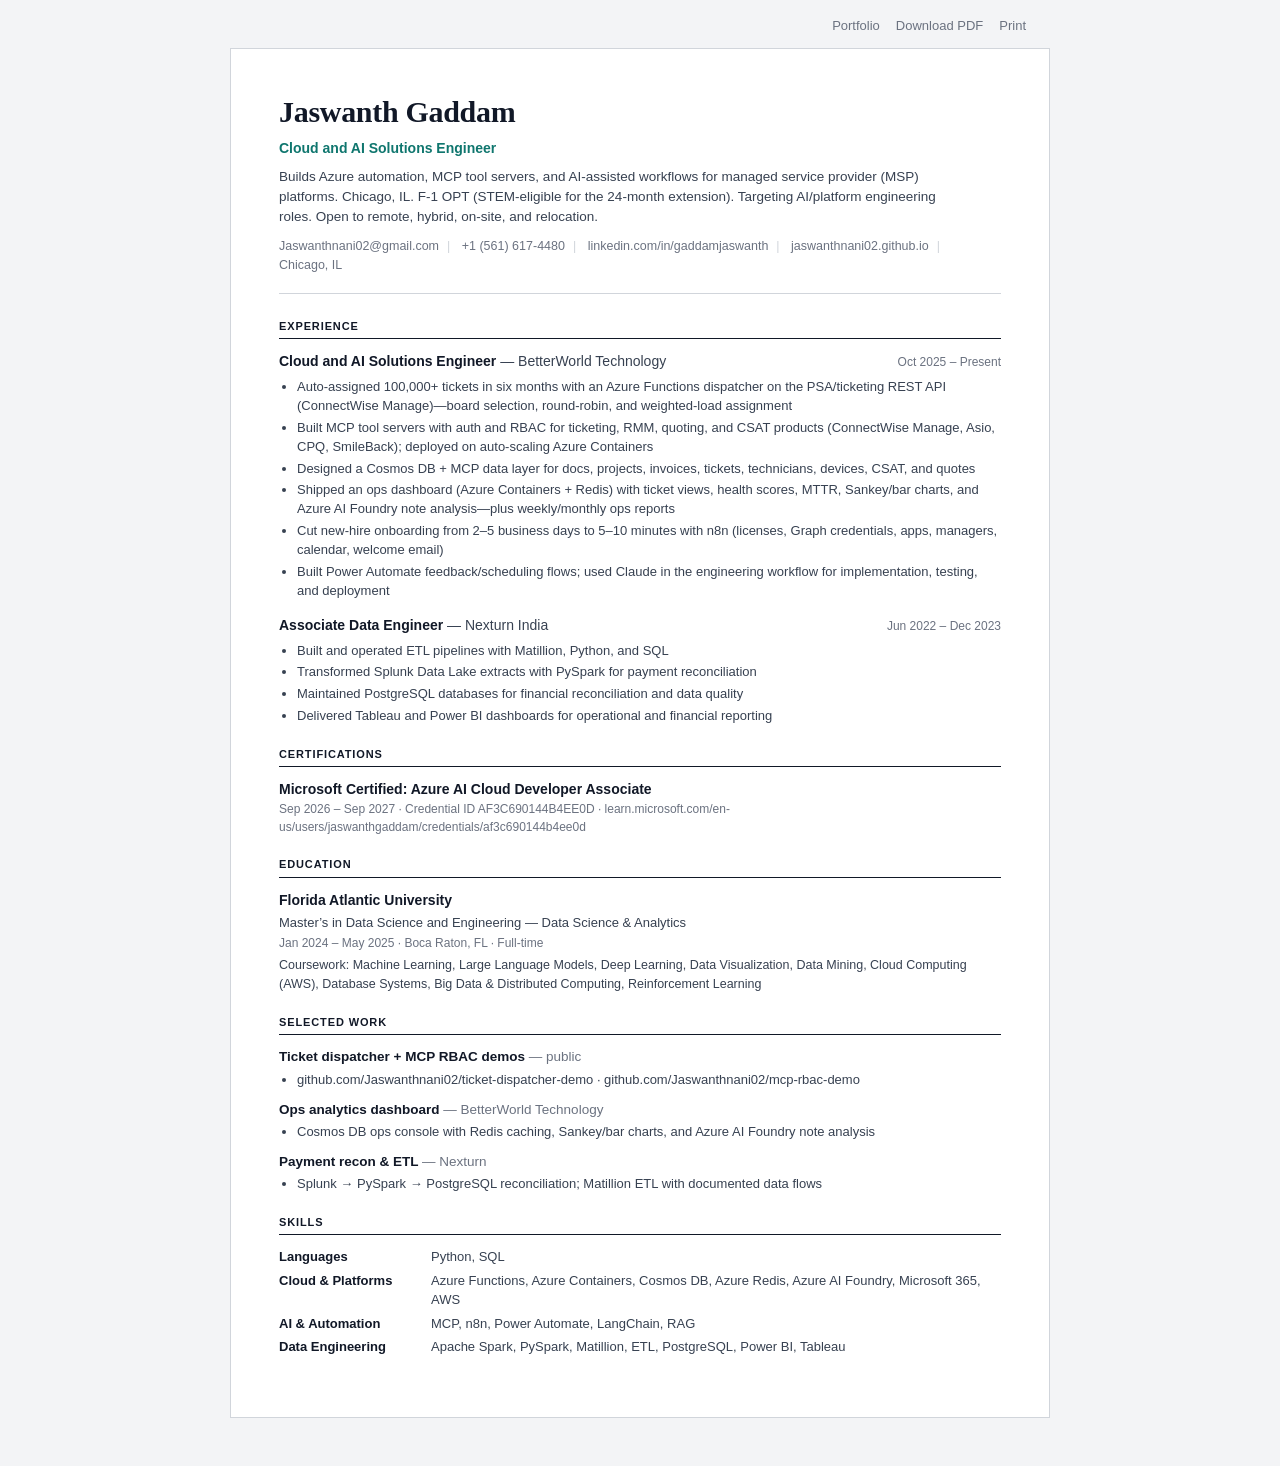
==== resume.html @ 00f398e8 "Add Certifications section with Microsoft Azure AI Cloud Developer Associate. Co-Authored-By: Claude" ====
<!DOCTYPE html>
<html lang="en">

<head>
    <meta charset="UTF-8">
    <title>Resume — Jaswanth Gaddam</title>
    <meta name="viewport" content="width=device-width, initial-scale=1.0">
    <style>
        :root {
            --ink: #111827;
            --body: #374151;
            --muted: #6b7280;
            --line: #d1d5db;
            --accent: #0f766e;
            --paper: #ffffff;
            --page: #f3f4f6;
            --font: Georgia, 'Times New Roman', Times, serif;
            --sans: Helvetica, Arial, sans-serif;
        }

        *, *::before, *::after { margin: 0; padding: 0; box-sizing: border-box; }

        body {
            font-family: var(--sans);
            background: var(--page);
            color: var(--body);
            line-height: 1.5;
            -webkit-font-smoothing: antialiased;
        }

        a { color: var(--ink); text-decoration: none; }
        a:hover { color: var(--accent); text-decoration: underline; }

        .topbar {
            max-width: 820px;
            margin: 0 auto;
            padding: 16px 24px 0;
            display: flex;
            justify-content: flex-end;
            gap: 16px;
            font-size: 13px;
        }

        .topbar a, .topbar button {
            font-family: var(--sans);
            font-size: 13px;
            color: var(--muted);
            background: none;
            border: none;
            cursor: pointer;
            padding: 0;
        }

        .topbar a:hover, .topbar button:hover { color: var(--accent); }

        .resume {
            max-width: 820px;
            margin: 12px auto 48px;
            padding: 40px 48px;
            background: var(--paper);
            border: 1px solid var(--line);
        }

        .name {
            font-family: var(--font);
            font-size: 30px;
            font-weight: 700;
            color: var(--ink);
            letter-spacing: -0.01em;
            margin-bottom: 4px;
        }

        .role {
            font-size: 14px;
            font-weight: 600;
            color: var(--accent);
            margin-bottom: 8px;
        }

        .summary {
            font-size: 13.5px;
            color: var(--body);
            margin-bottom: 10px;
            max-width: 660px;
        }

        .contact {
            font-size: 12.5px;
            color: var(--muted);
            margin-bottom: 24px;
            padding-bottom: 18px;
            border-bottom: 1px solid var(--line);
        }

        .contact span { white-space: nowrap; }
        .contact .sep { margin: 0 8px; color: var(--line); }

        .section { margin-bottom: 20px; }

        .section-title {
            font-size: 11px;
            font-weight: 700;
            letter-spacing: 0.08em;
            text-transform: uppercase;
            color: var(--ink);
            border-bottom: 1px solid var(--ink);
            padding-bottom: 4px;
            margin-bottom: 12px;
        }

        .job { margin-bottom: 14px; }

        .job-header {
            display: flex;
            justify-content: space-between;
            align-items: baseline;
            flex-wrap: wrap;
            gap: 4px 12px;
            margin-bottom: 6px;
        }

        .job-title {
            font-size: 14px;
            font-weight: 600;
            color: var(--ink);
        }

        .job-title .company { font-weight: 500; color: var(--body); }

        .job-date {
            font-size: 12px;
            color: var(--muted);
            white-space: nowrap;
        }

        .job ul, .project ul {
            list-style: disc;
            padding-left: 18px;
        }

        .job li, .project li {
            font-size: 13px;
            color: var(--body);
            margin-bottom: 3px;
            line-height: 1.45;
        }

        .edu-school {
            font-size: 14px;
            font-weight: 600;
            color: var(--ink);
        }

        .edu-degree {
            font-size: 13px;
            color: var(--body);
            margin: 2px 0;
        }

        .edu-date {
            font-size: 12px;
            color: var(--muted);
            margin-bottom: 4px;
        }

        .edu-courses {
            font-size: 12.5px;
            color: var(--body);
            line-height: 1.5;
        }

        .project { margin-bottom: 10px; }

        .project-name {
            font-size: 13.5px;
            font-weight: 600;
            color: var(--ink);
            margin-bottom: 3px;
        }

        .project-name .meta {
            font-weight: 500;
            color: var(--muted);
        }

        .skills-row {
            display: grid;
            grid-template-columns: 140px 1fr;
            gap: 2px 12px;
            margin-bottom: 4px;
            font-size: 13px;
        }

        .skills-label {
            font-weight: 600;
            color: var(--ink);
        }

        .skills-value { color: var(--body); }

        @media (max-width: 700px) {
            .resume { margin: 8px 12px 32px; padding: 28px 20px; }
            .skills-row { grid-template-columns: 1fr; }
            .contact .sep { display: none; }
            .contact span { display: block; margin-bottom: 4px; }
        }

        @media print {
            @page { size: letter; margin: 0.55in; }
            body { background: #fff; }
            .topbar { display: none !important; }
            .resume {
                margin: 0;
                padding: 0;
                border: none;
                max-width: none;
            }
            .job, .project { break-inside: avoid; }
            a { color: var(--ink); text-decoration: none; }
        }
    </style>
</head>

<body>
    <div class="topbar">
        <a href="index.html">Portfolio</a>
        <a href="Jaswanth-Gaddam-Resume.pdf" download>Download PDF</a>
        <button type="button" onclick="window.print()">Print</button>
    </div>

    <main class="resume">
        <header>
            <h1 class="name">Jaswanth Gaddam</h1>
            <p class="role">Cloud and AI Solutions Engineer</p>
            <p class="summary">
                Builds Azure automation, MCP tool servers, and AI-assisted workflows for managed service provider (MSP) platforms.
                Chicago, IL. F-1 OPT (STEM-eligible for the 24-month extension). Targeting AI/platform engineering roles.
                Open to remote, hybrid, on-site, and relocation.
            </p>
            <p class="contact">
                <span>Jaswanthnani02@gmail.com</span><span class="sep">|</span>
                <span>+1 (561) 617-4480</span><span class="sep">|</span>
                <span>linkedin.com/in/gaddamjaswanth</span><span class="sep">|</span>
                <span>jaswanthnani02.github.io</span><span class="sep">|</span>
                <span>Chicago, IL</span>
            </p>
        </header>

        <section class="section">
            <h2 class="section-title">Experience</h2>

            <div class="job">
                <div class="job-header">
                    <div class="job-title">Cloud and AI Solutions Engineer <span class="company">— BetterWorld Technology</span></div>
                    <div class="job-date">Oct 2025 – Present</div>
                </div>
                <ul>
                    <li>Auto-assigned 100,000+ tickets in six months with an Azure Functions dispatcher on the PSA/ticketing REST API (ConnectWise Manage)—board selection, round-robin, and weighted-load assignment</li>
                    <li>Built MCP tool servers with auth and RBAC for ticketing, RMM, quoting, and CSAT products (ConnectWise Manage, Asio, CPQ, SmileBack); deployed on auto-scaling Azure Containers</li>
                    <li>Designed a Cosmos DB + MCP data layer for docs, projects, invoices, tickets, technicians, devices, CSAT, and quotes</li>
                    <li>Shipped an ops dashboard (Azure Containers + Redis) with ticket views, health scores, MTTR, Sankey/bar charts, and Azure AI Foundry note analysis—plus weekly/monthly ops reports</li>
                    <li>Cut new-hire onboarding from 2–5 business days to 5–10 minutes with n8n (licenses, Graph credentials, apps, managers, calendar, welcome email)</li>
                    <li>Built Power Automate feedback/scheduling flows; used Claude in the engineering workflow for implementation, testing, and deployment</li>
                </ul>
            </div>

            <div class="job">
                <div class="job-header">
                    <div class="job-title">Associate Data Engineer <span class="company">— Nexturn India</span></div>
                    <div class="job-date">Jun 2022 – Dec 2023</div>
                </div>
                <ul>
                    <li>Built and operated ETL pipelines with Matillion, Python, and SQL</li>
                    <li>Transformed Splunk Data Lake extracts with PySpark for payment reconciliation</li>
                    <li>Maintained PostgreSQL databases for financial reconciliation and data quality</li>
                    <li>Delivered Tableau and Power BI dashboards for operational and financial reporting</li>
                </ul>
            </div>
        </section>

        <section class="section">
            <h2 class="section-title">Certifications</h2>
            <div class="edu-school">Microsoft Certified: Azure AI Cloud Developer Associate</div>
            <div class="edu-date">Sep 2026 – Sep 2027 · Credential ID AF3C690144B4EE0D · learn.microsoft.com/en-us/users/jaswanthgaddam/credentials/af3c690144b4ee0d</div>
        </section>

        <section class="section">
            <h2 class="section-title">Education</h2>
            <div class="edu-school">Florida Atlantic University</div>
            <div class="edu-degree">Master’s in Data Science and Engineering — Data Science &amp; Analytics</div>
            <div class="edu-date">Jan 2024 – May 2025 · Boca Raton, FL · Full-time</div>
            <p class="edu-courses">
                Coursework: Machine Learning, Large Language Models, Deep Learning, Data Visualization,
                Data Mining, Cloud Computing (AWS), Database Systems, Big Data &amp; Distributed Computing,
                Reinforcement Learning
            </p>
        </section>

        <section class="section">
            <h2 class="section-title">Selected Work</h2>
            <div class="project">
                <div class="project-name">Ticket dispatcher + MCP RBAC demos <span class="meta">— public</span></div>
                <ul>
                    <li>github.com/Jaswanthnani02/ticket-dispatcher-demo · github.com/Jaswanthnani02/mcp-rbac-demo</li>
                </ul>
            </div>
            <div class="project">
                <div class="project-name">Ops analytics dashboard <span class="meta">— BetterWorld Technology</span></div>
                <ul>
                    <li>Cosmos DB ops console with Redis caching, Sankey/bar charts, and Azure AI Foundry note analysis</li>
                </ul>
            </div>
            <div class="project">
                <div class="project-name">Payment recon &amp; ETL <span class="meta">— Nexturn</span></div>
                <ul>
                    <li>Splunk → PySpark → PostgreSQL reconciliation; Matillion ETL with documented data flows</li>
                </ul>
            </div>
        </section>

        <section class="section">
            <h2 class="section-title">Skills</h2>
            <div class="skills-row">
                <div class="skills-label">Languages</div>
                <div class="skills-value">Python, SQL</div>
            </div>
            <div class="skills-row">
                <div class="skills-label">Cloud &amp; Platforms</div>
                <div class="skills-value">Azure Functions, Azure Containers, Cosmos DB, Azure Redis, Azure AI Foundry, Microsoft 365, AWS</div>
            </div>
            <div class="skills-row">
                <div class="skills-label">AI &amp; Automation</div>
                <div class="skills-value">MCP, n8n, Power Automate, LangChain, RAG</div>
            </div>
            <div class="skills-row">
                <div class="skills-label">Data Engineering</div>
                <div class="skills-value">Apache Spark, PySpark, Matillion, ETL, PostgreSQL, Power BI, Tableau</div>
            </div>
        </section>
    </main>
</body>

</html>
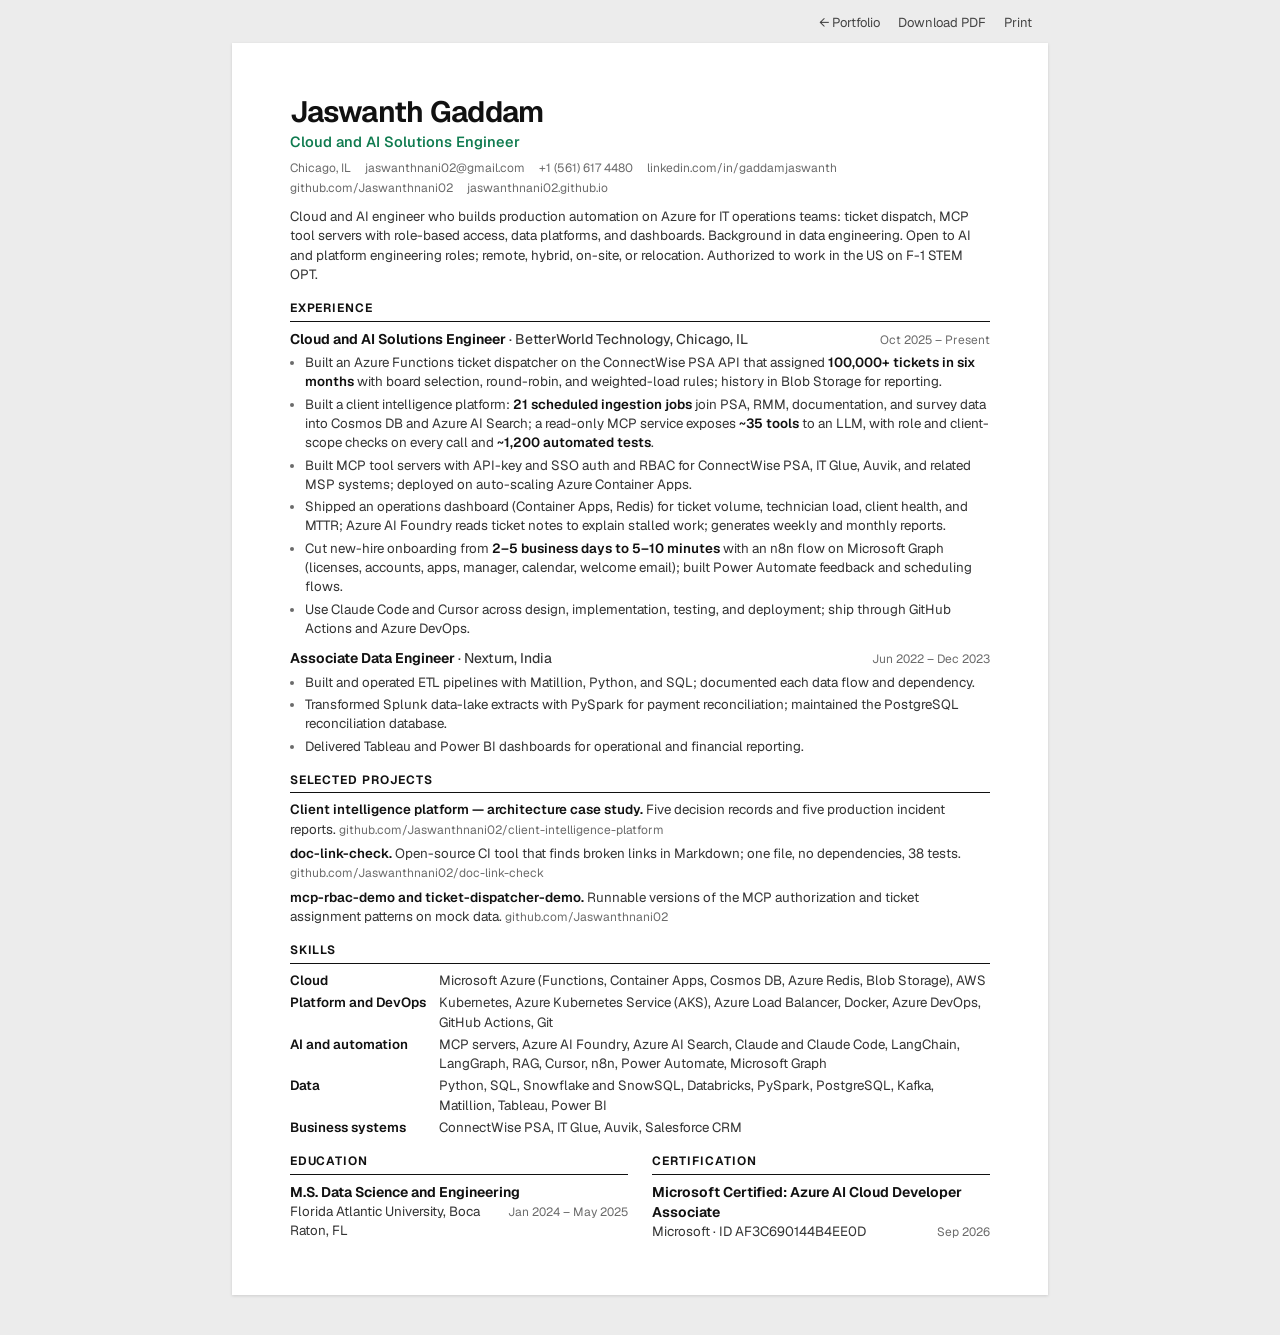
==== commit b486d00d: "Make the site a standard portfolio and rebuild the resume. Portfolio: - Remove the app-like parts: s" ====
--- a/resume.html
+++ b/resume.html
@@ -1,343 +1,149 @@
 <!DOCTYPE html>
 <html lang="en">
+<head>
+<meta charset="UTF-8">
+<meta name="viewport" content="width=device-width, initial-scale=1">
+<title>Jaswanth Gaddam — Resume</title>
+<meta name="description" content="Resume of Jaswanth Gaddam, Cloud and AI Solutions Engineer in Chicago.">
+<link rel="icon" href="data:image/svg+xml,%3Csvg xmlns='http://www.w3.org/2000/svg' viewBox='0 0 32 32'%3E%3Crect width='32' height='32' rx='7' fill='%23191919'/%3E%3Ctext x='16' y='21.5' font-family='Helvetica,Arial,sans-serif' font-size='14' font-weight='600' fill='%23eeeeee' text-anchor='middle'%3EJG%3C/text%3E%3C/svg%3E">
+<style>
+  @font-face { font-family: 'Geist'; src: url('fonts/Geist-Variable.woff2') format('woff2'); font-weight: 100 900; font-display: swap; }
+  :root {
+    --ink: #111111; --body: #333333; --muted: #6b6b6b; --line: #dddddd; --accent: #0f7b4f;
+    --sans: 'Geist', -apple-system, 'Segoe UI', Helvetica, Arial, sans-serif;
+  }
+  *, *::before, *::after { box-sizing: border-box; }
+  html { -webkit-text-size-adjust: 100%; }
+  body { margin: 0; background: #ececec; color: var(--body); font: 10pt/1.45 var(--sans); -webkit-font-smoothing: antialiased; }
+  a { color: inherit; text-decoration: none; }
+  a:hover { color: var(--accent); }
+  .bar { max-width: 8.5in; margin: 0 auto; padding: 14px 16px 0; display: flex; justify-content: flex-end; gap: 18px; font-size: 13px; }
+  .bar a, .bar button { color: #444; background: none; border: 0; padding: 0; font: inherit; cursor: pointer; }
+  .bar a:hover, .bar button:hover { color: var(--accent); }
+  .page { max-width: 8.5in; margin: 10px auto 40px; padding: 0.55in 0.6in; background: #fff; box-shadow: 0 1px 3px #0002; }
 
-<head>
-    <meta charset="UTF-8">
-    <title>Resume — Jaswanth Gaddam</title>
-    <meta name="viewport" content="width=device-width, initial-scale=1.0">
-    <style>
-        :root {
-            --ink: #111827;
-            --body: #374151;
-            --muted: #6b7280;
-            --line: #d1d5db;
-            --accent: #0f766e;
-            --paper: #ffffff;
-            --page: #f3f4f6;
-            --font: Georgia, 'Times New Roman', Times, serif;
-            --sans: Helvetica, Arial, sans-serif;
-        }
+  header h1 { margin: 0; font-size: 22pt; line-height: 1.1; font-weight: 650; color: var(--ink); letter-spacing: -0.02em; }
+  .title { margin: 3px 0 8px; font-size: 11pt; font-weight: 550; color: var(--accent); }
+  .contact { margin: 0; display: flex; flex-wrap: wrap; gap: 2px 14px; font-size: 9pt; color: var(--muted); }
+  .summary { margin: 10px 0 0; color: var(--body); }
 
-        *, *::before, *::after { margin: 0; padding: 0; box-sizing: border-box; }
+  h2 { margin: 16px 0 7px; padding-bottom: 3px; font-size: 9pt; font-weight: 650; letter-spacing: 0.08em; text-transform: uppercase; color: var(--ink); border-bottom: 1.25px solid var(--ink); }
+  .row { display: flex; justify-content: space-between; align-items: baseline; gap: 12px; }
+  .role { font-weight: 650; color: var(--ink); font-size: 10.5pt; }
+  .org { font-weight: 450; color: var(--body); }
+  .date { white-space: nowrap; color: var(--muted); font-size: 9pt; font-variant-numeric: tabular-nums; }
+  ul { margin: 4px 0 0; padding-left: 15px; }
+  li { margin: 0 0 3px; }
+  li::marker { color: var(--muted); }
+  b { color: var(--ink); font-weight: 600; }
+  .job + .job { margin-top: 10px; }
+  .proj { margin: 0 0 5px; }
+  .proj .name { font-weight: 600; color: var(--ink); }
+  .proj .url { color: var(--muted); font-size: 9pt; }
+  .skills { margin: 0; display: grid; grid-template-columns: 1.45in 1fr; gap: 3px 10px; }
+  .skills dt { font-weight: 600; color: var(--ink); }
+  .skills dd { margin: 0; }
+  .two { display: grid; grid-template-columns: 1fr 1fr; gap: 0 24px; }
+  .muted { color: var(--muted); font-size: 9pt; }
+  .nowrap { white-space: nowrap; }
 
-        body {
-            font-family: var(--sans);
-            background: var(--page);
-            color: var(--body);
-            line-height: 1.5;
-            -webkit-font-smoothing: antialiased;
-        }
+  @media (max-width: 700px) {
+    body { font-size: 15px; background: #fff; }
+    .page { padding: 20px 16px; margin: 0; box-shadow: none; }
+    .row { flex-direction: column; gap: 0; }
+    .skills, .two { grid-template-columns: 1fr; }
+    .skills dt { margin-top: 6px; }
+  }
+  @page { size: letter; margin: 0; }
+  @media print {
+    /* Standard fonts embed as TrueType, which applicant tracking systems read reliably. */
+    :root { --sans: Arial, 'Liberation Sans', Helvetica, sans-serif; }
+    body { background: #fff; font-size: 9.5pt; line-height: 1.34; }
+    .page { padding: 0.4in 0.55in 0.25in; }
+    header h1 { font-size: 20pt; }
+    h2 { margin: 12px 0 5px; }
+    li { margin-bottom: 2px; }
+    .job + .job { margin-top: 7px; }
+    .bar { display: none; }
+    .page { margin: 0; box-shadow: none; max-width: none; }
+  }
+</style>
+</head>
+<body>
+<nav class="bar" aria-label="Resume actions">
+  <a href="index.html">← Portfolio</a>
+  <a href="Jaswanth-Gaddam-Resume.pdf" download>Download PDF</a>
+  <button type="button" onclick="window.print()">Print</button>
+</nav>
 
-        a { color: var(--ink); text-decoration: none; }
-        a:hover { color: var(--accent); text-decoration: underline; }
+<main class="page">
+  <header>
+    <h1>Jaswanth Gaddam</h1>
+    <p class="title">Cloud and AI Solutions Engineer</p>
+    <p class="contact">
+      <span>Chicago, IL</span>
+      <a href="mailto:jaswanthnani02@gmail.com">jaswanthnani02@gmail.com</a>
+      <a class="nowrap" href="tel:+15616174480">+1&nbsp;(561)&nbsp;617&nbsp;4480</a>
+      <a href="https://www.linkedin.com/in/gaddamjaswanth/">linkedin.com/in/gaddamjaswanth</a>
+      <a href="https://github.com/Jaswanthnani02">github.com/Jaswanthnani02</a>
+      <a href="https://jaswanthnani02.github.io/">jaswanthnani02.github.io</a>
+    </p>
+    <p class="summary">Cloud and AI engineer who builds production automation on Azure for IT operations teams: ticket dispatch, MCP tool servers with role-based access, data platforms, and dashboards. Background in data engineering. Open to AI and platform engineering roles; remote, hybrid, on-site, or relocation. Authorized to work in the US on F-1 STEM OPT.</p>
+  </header>
 
-        .topbar {
-            max-width: 820px;
-            margin: 0 auto;
-            padding: 16px 24px 0;
-            display: flex;
-            justify-content: flex-end;
-            gap: 16px;
-            font-size: 13px;
-        }
+  <section>
+    <h2>Experience</h2>
+    <div class="job">
+      <div class="row"><span class="role">Cloud and AI Solutions Engineer <span class="org">· BetterWorld Technology, Chicago, IL</span></span><span class="date">Oct 2025 – Present</span></div>
+      <ul>
+        <li>Built an Azure Functions ticket dispatcher on the ConnectWise PSA API that assigned <b>100,000+ tickets in six months</b> with board selection, round-robin, and weighted-load rules; history in Blob Storage for reporting.</li>
+        <li>Built a client intelligence platform: <b>21 scheduled ingestion jobs</b> join PSA, RMM, documentation, and survey data into Cosmos DB and Azure AI Search; a read-only MCP service exposes <b>~35 tools</b> to an LLM, with role and client-scope checks on every call and <b>~1,200 automated tests</b>.</li>
+        <li>Built MCP tool servers with API-key and SSO auth and RBAC for ConnectWise PSA, IT Glue, Auvik, and related MSP systems; deployed on auto-scaling Azure Container Apps.</li>
+        <li>Shipped an operations dashboard (Container Apps, Redis) for ticket volume, technician load, client health, and MTTR; Azure AI Foundry reads ticket notes to explain stalled work; generates weekly and monthly reports.</li>
+        <li>Cut new-hire onboarding from <b>2–5 business days to 5–10 minutes</b> with an n8n flow on Microsoft Graph (licenses, accounts, apps, manager, calendar, welcome email); built Power Automate feedback and scheduling flows.</li>
+        <li>Use Claude Code and Cursor across design, implementation, testing, and deployment; ship through GitHub Actions and Azure DevOps.</li>
+      </ul>
+    </div>
+    <div class="job">
+      <div class="row"><span class="role">Associate Data Engineer <span class="org">· Nexturn, India</span></span><span class="date">Jun 2022 – Dec 2023</span></div>
+      <ul>
+        <li>Built and operated ETL pipelines with Matillion, Python, and SQL; documented each data flow and dependency.</li>
+        <li>Transformed Splunk data-lake extracts with PySpark for payment reconciliation; maintained the PostgreSQL reconciliation database.</li>
+        <li>Delivered Tableau and Power BI dashboards for operational and financial reporting.</li>
+      </ul>
+    </div>
+  </section>
 
-        .topbar a, .topbar button {
-            font-family: var(--sans);
-            font-size: 13px;
-            color: var(--muted);
-            background: none;
-            border: none;
-            cursor: pointer;
-            padding: 0;
-        }
+  <section>
+    <h2>Selected projects</h2>
+    <p class="proj"><span class="name">Client intelligence platform — architecture case study.</span> Five decision records and five production incident reports. <span class="url">github.com/Jaswanthnani02/client-intelligence-platform</span></p>
+    <p class="proj"><span class="name">doc-link-check.</span> Open-source CI tool that finds broken links in Markdown; one file, no dependencies, 38 tests. <span class="url">github.com/Jaswanthnani02/doc-link-check</span></p>
+    <p class="proj"><span class="name">mcp-rbac-demo and ticket-dispatcher-demo.</span> Runnable versions of the MCP authorization and ticket assignment patterns on mock data. <span class="url">github.com/Jaswanthnani02</span></p>
+  </section>
 
-        .topbar a:hover, .topbar button:hover { color: var(--accent); }
+  <section>
+    <h2>Skills</h2>
+    <dl class="skills">
+      <dt>Cloud</dt><dd>Microsoft Azure (Functions, Container Apps, Cosmos DB, Azure Redis, Blob Storage), AWS</dd>
+      <dt>Platform and DevOps</dt><dd>Kubernetes, Azure Kubernetes Service (AKS), Azure Load Balancer, Docker, Azure DevOps, GitHub Actions, Git</dd>
+      <dt>AI and automation</dt><dd>MCP servers, Azure AI Foundry, Azure AI Search, Claude and Claude Code, LangChain, LangGraph, RAG, Cursor, n8n, Power Automate, Microsoft Graph</dd>
+      <dt>Data</dt><dd>Python, SQL, Snowflake and SnowSQL, Databricks, PySpark, PostgreSQL, Kafka, Matillion, Tableau, Power BI</dd>
+      <dt>Business systems</dt><dd>ConnectWise PSA, IT Glue, Auvik, Salesforce CRM</dd>
+    </dl>
+  </section>
 
-        .resume {
-            max-width: 820px;
-            margin: 12px auto 48px;
-            padding: 40px 48px;
-            background: var(--paper);
-            border: 1px solid var(--line);
-        }
-
-        .name {
-            font-family: var(--font);
-            font-size: 30px;
-            font-weight: 700;
-            color: var(--ink);
-            letter-spacing: -0.01em;
-            margin-bottom: 4px;
-        }
-
-        .role {
-            font-size: 14px;
-            font-weight: 600;
-            color: var(--accent);
-            margin-bottom: 8px;
-        }
-
-        .summary {
-            font-size: 13.5px;
-            color: var(--body);
-            margin-bottom: 10px;
-            max-width: 660px;
-        }
-
-        .contact {
-            font-size: 12.5px;
-            color: var(--muted);
-            margin-bottom: 24px;
-            padding-bottom: 18px;
-            border-bottom: 1px solid var(--line);
-        }
-
-        .contact span { white-space: nowrap; }
-        .contact .sep { margin: 0 8px; color: var(--line); }
-
-        .section { margin-bottom: 20px; }
-
-        .section-title {
-            font-size: 11px;
-            font-weight: 700;
-            letter-spacing: 0.08em;
-            text-transform: uppercase;
-            color: var(--ink);
-            border-bottom: 1px solid var(--ink);
-            padding-bottom: 4px;
-            margin-bottom: 12px;
-        }
-
-        .job { margin-bottom: 14px; }
-
-        .job-header {
-            display: flex;
-            justify-content: space-between;
-            align-items: baseline;
-            flex-wrap: wrap;
-            gap: 4px 12px;
-            margin-bottom: 6px;
-        }
-
-        .job-title {
-            font-size: 14px;
-            font-weight: 600;
-            color: var(--ink);
-        }
-
-        .job-title .company { font-weight: 500; color: var(--body); }
-
-        .job-date {
-            font-size: 12px;
-            color: var(--muted);
-            white-space: nowrap;
-        }
-
-        .job ul, .project ul {
-            list-style: disc;
-            padding-left: 18px;
-        }
-
-        .job li, .project li {
-            font-size: 13px;
-            color: var(--body);
-            margin-bottom: 3px;
-            line-height: 1.45;
-        }
-
-        .edu-school {
-            font-size: 14px;
-            font-weight: 600;
-            color: var(--ink);
-        }
-
-        .edu-degree {
-            font-size: 13px;
-            color: var(--body);
-            margin: 2px 0;
-        }
-
-        .edu-date {
-            font-size: 12px;
-            color: var(--muted);
-            margin-bottom: 4px;
-        }
-
-        .edu-courses {
-            font-size: 12.5px;
-            color: var(--body);
-            line-height: 1.5;
-        }
-
-        .project { margin-bottom: 10px; }
-
-        .project-name {
-            font-size: 13.5px;
-            font-weight: 600;
-            color: var(--ink);
-            margin-bottom: 3px;
-        }
-
-        .project-name .meta {
-            font-weight: 500;
-            color: var(--muted);
-        }
-
-        .skills-row {
-            display: grid;
-            grid-template-columns: 140px 1fr;
-            gap: 2px 12px;
-            margin-bottom: 4px;
-            font-size: 13px;
-        }
-
-        .skills-label {
-            font-weight: 600;
-            color: var(--ink);
-        }
-
-        .skills-value { color: var(--body); }
-
-        @media (max-width: 700px) {
-            .resume { margin: 8px 12px 32px; padding: 28px 20px; }
-            .skills-row { grid-template-columns: 1fr; }
-            .contact .sep { display: none; }
-            .contact span { display: block; margin-bottom: 4px; }
-        }
-
-        @media print {
-            @page { size: letter; margin: 0.55in; }
-            body { background: #fff; }
-            .topbar { display: none !important; }
-            .resume {
-                margin: 0;
-                padding: 0;
-                border: none;
-                max-width: none;
-            }
-            .job, .project { break-inside: avoid; }
-            a { color: var(--ink); text-decoration: none; }
-        }
-    </style>
-</head>
-
-<body>
-    <div class="topbar">
-        <a href="index.html">Portfolio</a>
-        <a href="Jaswanth-Gaddam-Resume.pdf" download>Download PDF</a>
-        <button type="button" onclick="window.print()">Print</button>
-    </div>
-
-    <main class="resume">
-        <header>
-            <h1 class="name">Jaswanth Gaddam</h1>
-            <p class="role">Cloud and AI Solutions Engineer</p>
-            <p class="summary">
-                Builds Azure automation, MCP tool servers, and AI-assisted workflows for managed service provider (MSP) platforms.
-                Chicago, IL. F-1 OPT (STEM-eligible for the 24-month extension). Targeting AI/platform engineering roles.
-                Open to remote, hybrid, on-site, and relocation.
-            </p>
-            <p class="contact">
-                <span>Jaswanthnani02@gmail.com</span><span class="sep">|</span>
-                <span>+1 (561) 617-4480</span><span class="sep">|</span>
-                <span>linkedin.com/in/gaddamjaswanth</span><span class="sep">|</span>
-                <span>jaswanthnani02.github.io</span><span class="sep">|</span>
-                <span>Chicago, IL</span>
-            </p>
-        </header>
-
-        <section class="section">
-            <h2 class="section-title">Experience</h2>
-
-            <div class="job">
-                <div class="job-header">
-                    <div class="job-title">Cloud and AI Solutions Engineer <span class="company">— BetterWorld Technology</span></div>
-                    <div class="job-date">Oct 2025 – Present</div>
-                </div>
-                <ul>
-                    <li>Auto-assigned 100,000+ tickets in six months with an Azure Functions dispatcher on the PSA/ticketing REST API (ConnectWise Manage)—board selection, round-robin, and weighted-load assignment</li>
-                    <li>Built MCP tool servers with auth and RBAC for ticketing, RMM, quoting, and CSAT products (ConnectWise Manage, Asio, CPQ, SmileBack); deployed on auto-scaling Azure Containers</li>
-                    <li>Designed a Cosmos DB + MCP data layer for docs, projects, invoices, tickets, technicians, devices, CSAT, and quotes</li>
-                    <li>Shipped an ops dashboard (Azure Containers + Redis) with ticket views, health scores, MTTR, Sankey/bar charts, and Azure AI Foundry note analysis—plus weekly/monthly ops reports</li>
-                    <li>Cut new-hire onboarding from 2–5 business days to 5–10 minutes with n8n (licenses, Graph credentials, apps, managers, calendar, welcome email)</li>
-                    <li>Built Power Automate feedback/scheduling flows; used Claude in the engineering workflow for implementation, testing, and deployment</li>
-                </ul>
-            </div>
-
-            <div class="job">
-                <div class="job-header">
-                    <div class="job-title">Associate Data Engineer <span class="company">— Nexturn India</span></div>
-                    <div class="job-date">Jun 2022 – Dec 2023</div>
-                </div>
-                <ul>
-                    <li>Built and operated ETL pipelines with Matillion, Python, and SQL</li>
-                    <li>Transformed Splunk Data Lake extracts with PySpark for payment reconciliation</li>
-                    <li>Maintained PostgreSQL databases for financial reconciliation and data quality</li>
-                    <li>Delivered Tableau and Power BI dashboards for operational and financial reporting</li>
-                </ul>
-            </div>
-        </section>
-
-        <section class="section">
-            <h2 class="section-title">Certifications</h2>
-            <div class="edu-school">Microsoft Certified: Azure AI Cloud Developer Associate</div>
-            <div class="edu-date">Sep 2026 – Sep 2027 · Credential ID AF3C690144B4EE0D · learn.microsoft.com/en-us/users/jaswanthgaddam/credentials/af3c690144b4ee0d</div>
-        </section>
-
-        <section class="section">
-            <h2 class="section-title">Education</h2>
-            <div class="edu-school">Florida Atlantic University</div>
-            <div class="edu-degree">Master’s in Data Science and Engineering — Data Science &amp; Analytics</div>
-            <div class="edu-date">Jan 2024 – May 2025 · Boca Raton, FL · Full-time</div>
-            <p class="edu-courses">
-                Coursework: Machine Learning, Large Language Models, Deep Learning, Data Visualization,
-                Data Mining, Cloud Computing (AWS), Database Systems, Big Data &amp; Distributed Computing,
-                Reinforcement Learning
-            </p>
-        </section>
-
-        <section class="section">
-            <h2 class="section-title">Selected Work</h2>
-            <div class="project">
-                <div class="project-name">Ticket dispatcher + MCP RBAC demos <span class="meta">— public</span></div>
-                <ul>
-                    <li>github.com/Jaswanthnani02/ticket-dispatcher-demo · github.com/Jaswanthnani02/mcp-rbac-demo</li>
-                </ul>
-            </div>
-            <div class="project">
-                <div class="project-name">Ops analytics dashboard <span class="meta">— BetterWorld Technology</span></div>
-                <ul>
-                    <li>Cosmos DB ops console with Redis caching, Sankey/bar charts, and Azure AI Foundry note analysis</li>
-                </ul>
-            </div>
-            <div class="project">
-                <div class="project-name">Payment recon &amp; ETL <span class="meta">— Nexturn</span></div>
-                <ul>
-                    <li>Splunk → PySpark → PostgreSQL reconciliation; Matillion ETL with documented data flows</li>
-                </ul>
-            </div>
-        </section>
-
-        <section class="section">
-            <h2 class="section-title">Skills</h2>
-            <div class="skills-row">
-                <div class="skills-label">Languages</div>
-                <div class="skills-value">Python, SQL</div>
-            </div>
-            <div class="skills-row">
-                <div class="skills-label">Cloud &amp; Platforms</div>
-                <div class="skills-value">Azure Functions, Azure Containers, Cosmos DB, Azure Redis, Azure AI Foundry, Microsoft 365, AWS</div>
-            </div>
-            <div class="skills-row">
-                <div class="skills-label">AI &amp; Automation</div>
-                <div class="skills-value">MCP, n8n, Power Automate, LangChain, RAG</div>
-            </div>
-            <div class="skills-row">
-                <div class="skills-label">Data Engineering</div>
-                <div class="skills-value">Apache Spark, PySpark, Matillion, ETL, PostgreSQL, Power BI, Tableau</div>
-            </div>
-        </section>
-    </main>
+  <div class="two">
+    <section>
+      <h2>Education</h2>
+      <div class="row"><span class="role">M.S. Data Science and Engineering</span></div>
+      <div class="row"><span>Florida Atlantic University, Boca Raton, FL</span><span class="date">Jan 2024 – May 2025</span></div>
+    </section>
+    <section>
+      <h2>Certification</h2>
+      <div class="row"><span class="role">Microsoft Certified: Azure AI Cloud Developer Associate</span></div>
+      <div class="row"><span>Microsoft · ID AF3C690144B4EE0D</span><span class="date">Sep 2026</span></div>
+    </section>
+  </div>
+</main>
 </body>
-
 </html>
